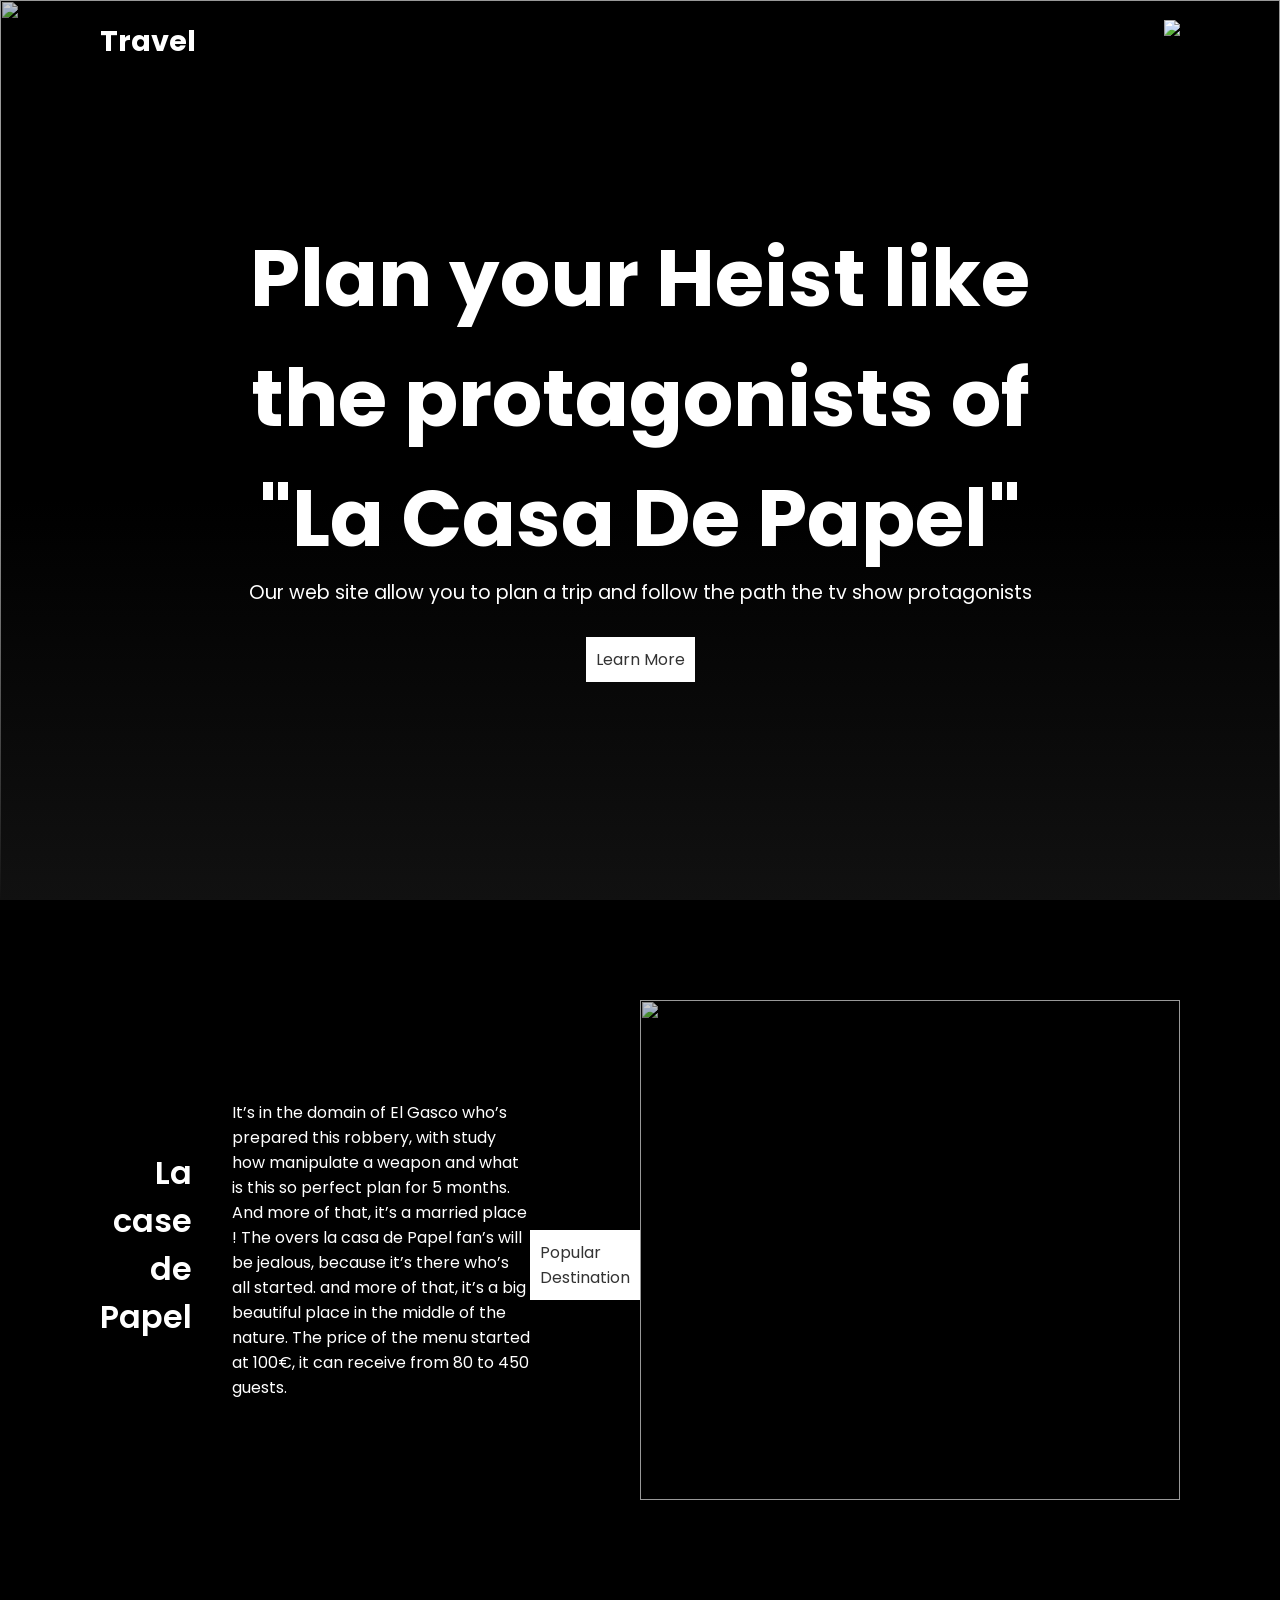
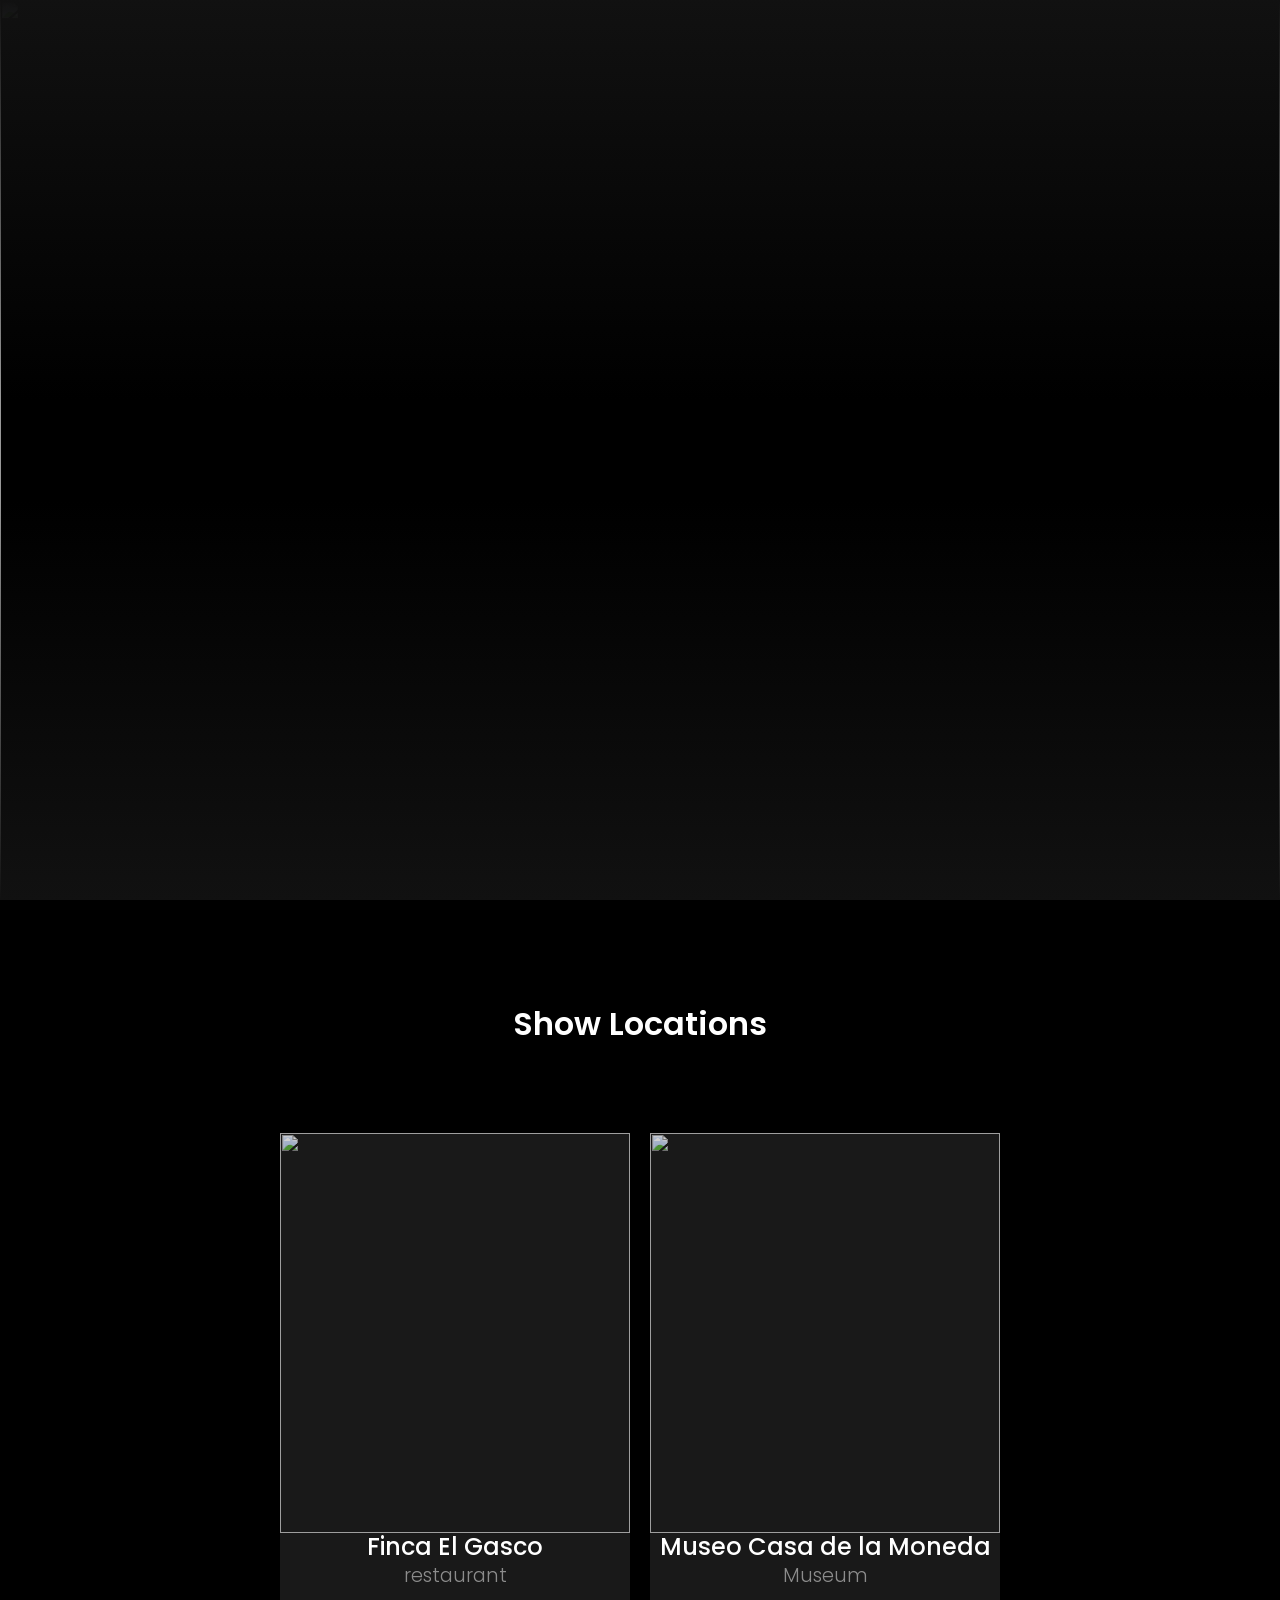
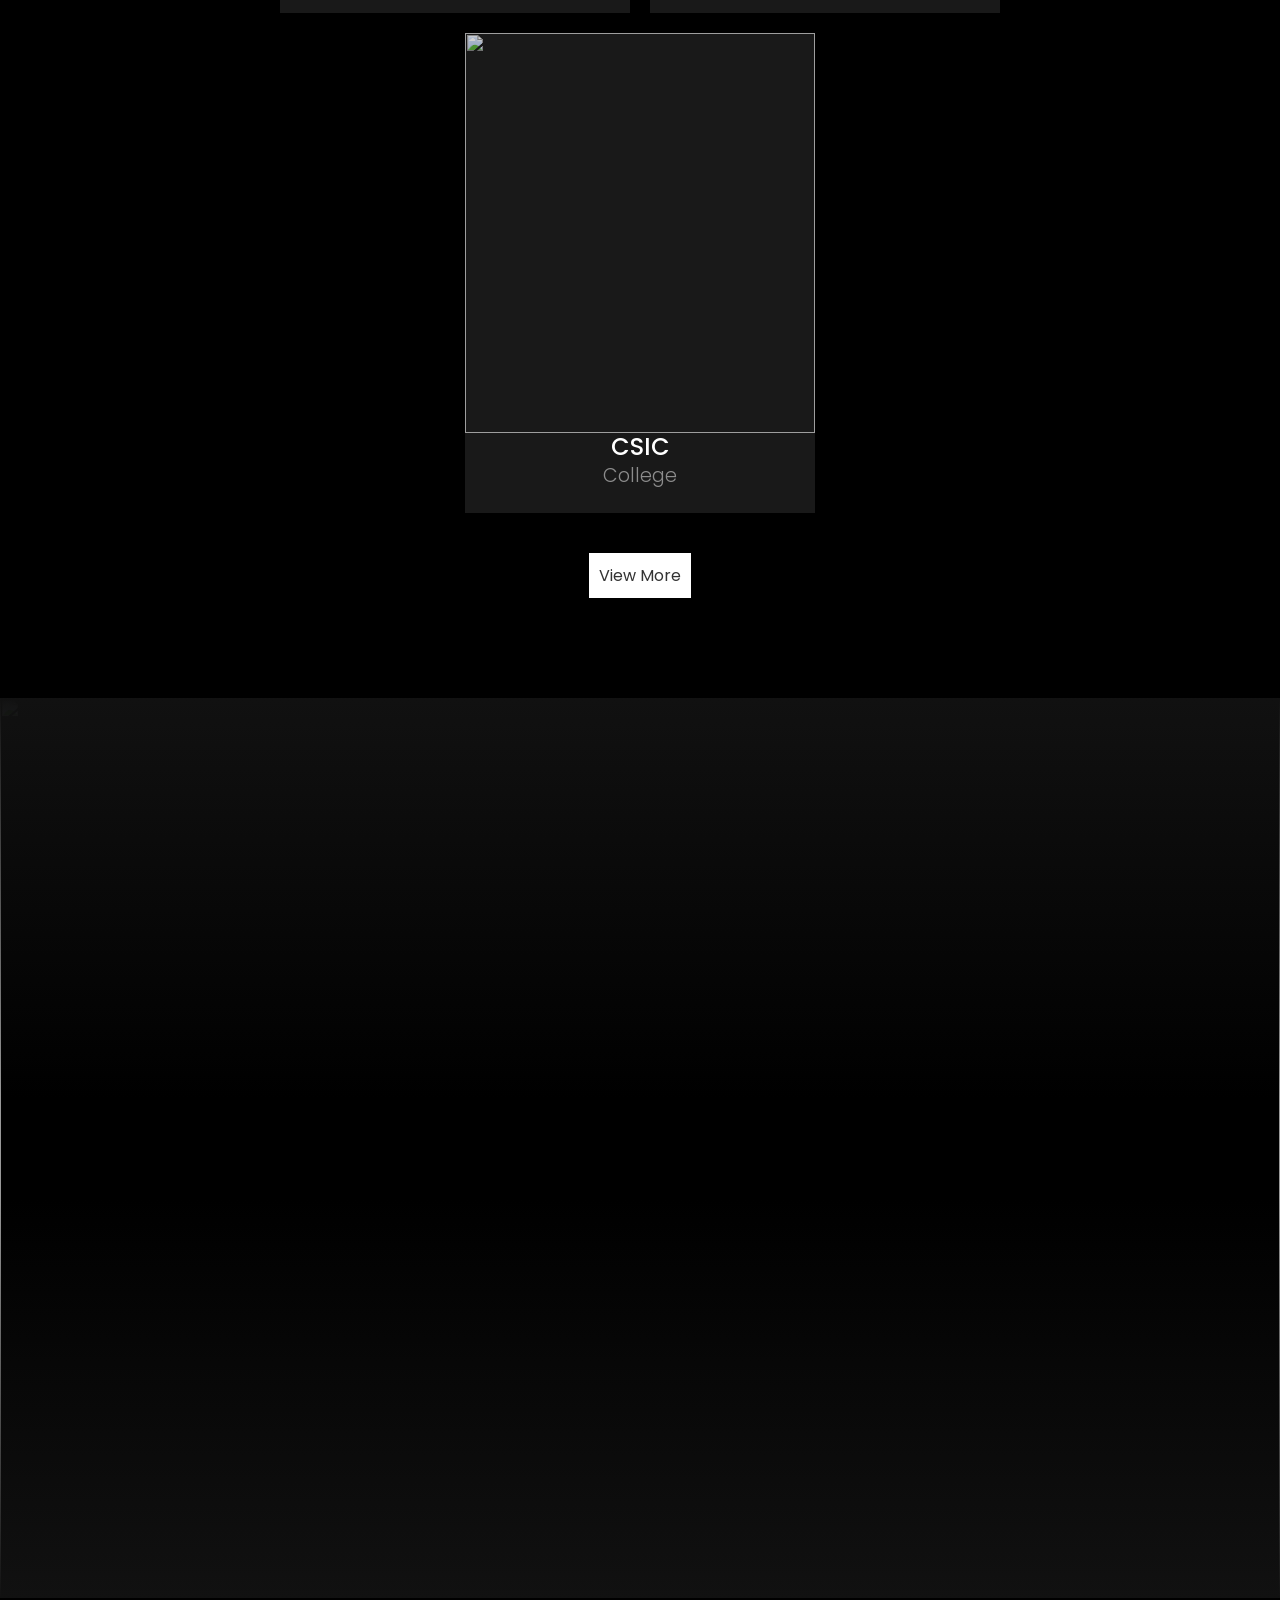
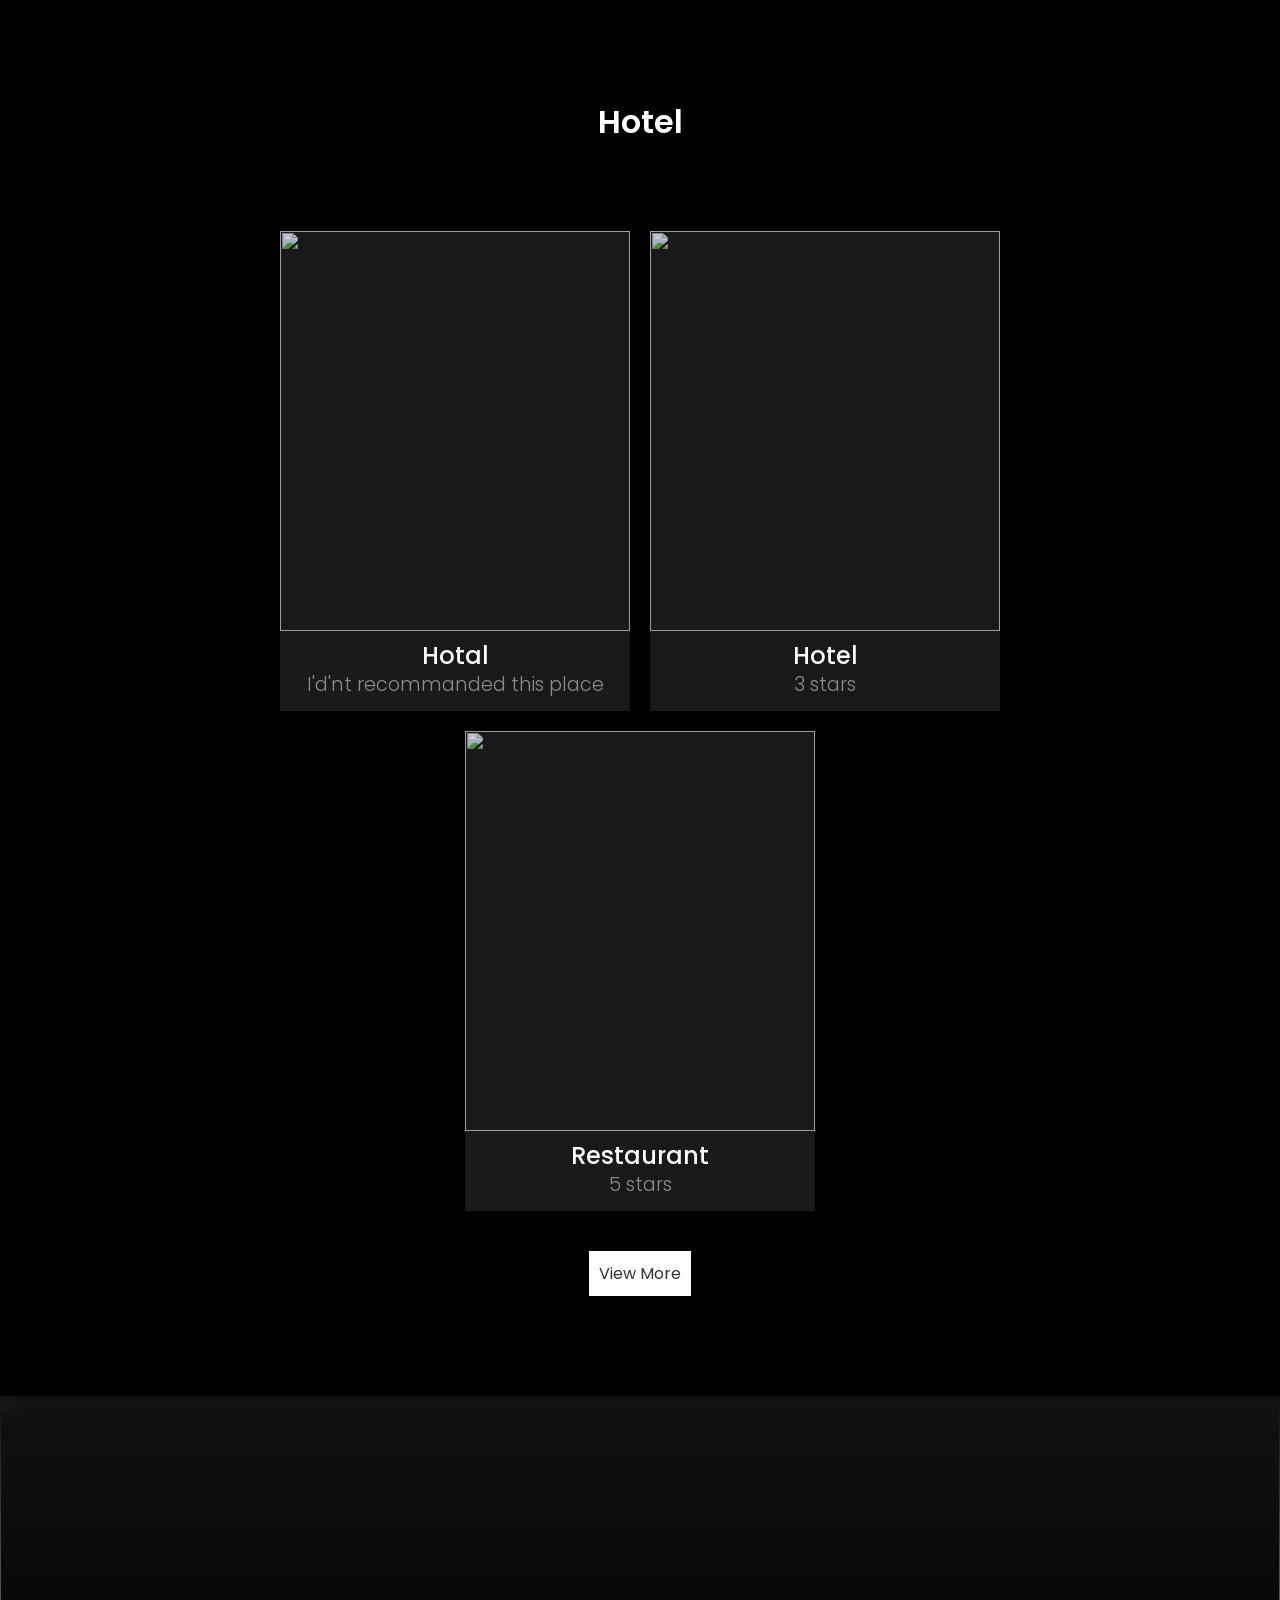
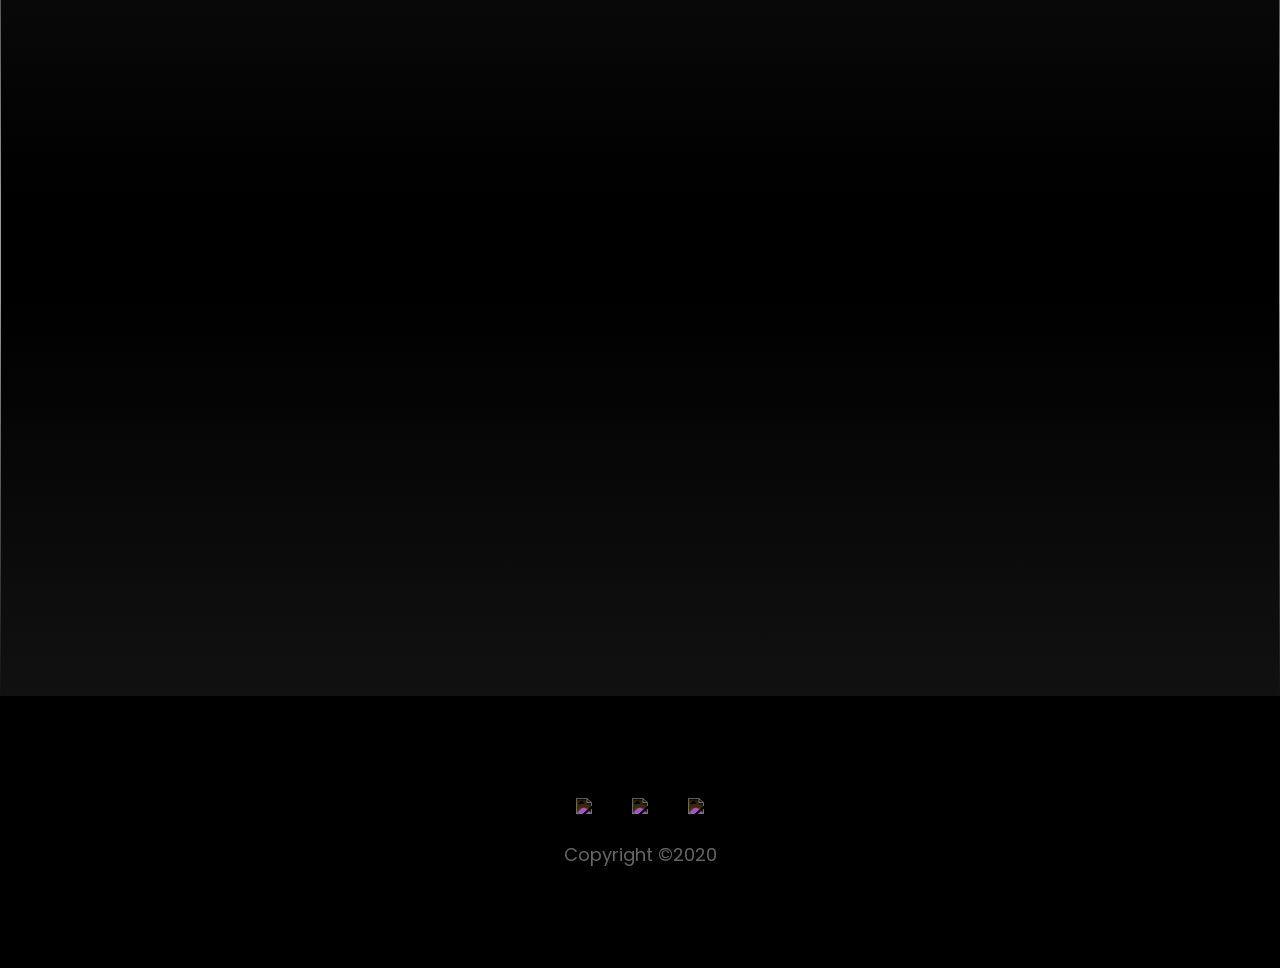
==== home.html @ 86316edc "init" ====
<! DOCTYPE html>
    <html>

    <head>
        <meta name="viewport" content="width=device-width, initial-scale=1.0">
        <title>Plan your Heist</title>
        <link rel="stylesheet" type="text/css" href="style.css">
    </head>

    <body>
        <section class="header">
            <a href="#" class="logo">
                <h2>Travel</h2>
            </a>
            <div class="toggle"><img src="toggle.png"></div>
        </section>

        <section class="banner">
            <img src="banner.jpg" class="fitbg">
            <div class="content">
                <h2>Plan your Heist like the protagonists of "La Casa De Papel"</h2>
                <p>
                    Our web site allow you to plan a trip and follow the path the tv show protagonists
                </p>
                <a href="#about" class="btn">Learn More</a>
            </div>
        </section>
        <section class="about" id="about">
            <div class="contentBx">
                <h2 class="title">La case de Papel
            </div>
            <p class="text">
                It’s in the domain of El Gasco who’s prepared this robbery,
                with study how manipulate a weapon and what is this so perfect plan for 5 months.
                And more of that, it’s a married place ! The overs la casa de Papel fan’s will be jealous, because it’s
                there who’s all started.
                and more of that, it’s a big beautiful place in the middle of the nature.
                The price of the menu started at 100€, it can receive from 80 to 450 guests.
            </p>
            <a href="#destination" class="btn">Popular Destination</a>
            </div>
            <div class="imgBx">
                <img src="img1.jpg" class="fitBg">
            </div>
        </section>

        <section class="banner2">
            <img src="banner2.jpg" class="fitBg">
        </section>
        <section class="destination" id="destination">
            <div class="content">
                <h2 class="title">Show Locations</h2>
                <p>
                    Will not just follow the path of the show but also visite some locations in spain.
                </p>
            </div>
            <div class="destinationlist">
                <div class="box">
                    <div class="imgBx">
                        <a href="domaine.html"><img src="elgasco1.jpg" class="fitBg"></a>
                    </div>
                    <div class="content">
                        <h2>Finca El Gasco<br><span>restaurant</span></h2>
                    </div>
                </div>
                <div class="box">
                    <div class="imgBx">
                        <a href="Monaie.html"><img src="casadepapel.jpg" class="fitBg"></a>
                    </div>
                    <div class="content">
                        <h2>Museo Casa de la Moneda<br><span>Museum</span></h2>
                    </div>
                </div>
                <div class="box">
                    <div class="imgBx">
                        <a href="science.html"><img src="science1.jpg" class="fitBg"></a>
                    </div>
                    <div class="content">
                        <h2>CSIC<br><span>College</span></h2>
                    </div>
                </div>
            </div>
            <a href="#" class="btn">View More</a>
        </section>

        <section class="banner2">
            <img src="Hotel.jpg" class="fitBg">
        </section>
        <section class="destination2" id="destination">
            <div class="content">
                <h2 class="title">Hotel</h2>
                <p>
                    Will not just follow the path of the show but also visite some locations in spain.
                </p>
            </div>
            <div class="destinationlist">
                <div class="box">
                    <div class="imgBx">
                        <a
                            href="https://fr.hotels.com/search.do?resolved-location=CITY%3A457987%3AUNKNOWN%3AUNKNOWN&destination-id=457987&q-destination=Madrid,%20Communaut%C3%A9%20de%20Madrid,%20Espagne&q-check-in=2021-05-14&q-check-out=2021-05-15&q-rooms=1&q-room-0-adults=2&q-room-0-children=0&f-hotel-id=404672">
                            <img src="harry.jpeg" class="fitBg">
                        </a>
                    </div>
                    <div class="content">
                        <h2>Hotal<br><span>I'd'nt recommanded this place</span></h2>
                    </div>
                </div>
                <div class="box">
                    <div class="imgBx">
                        <a href="https://www.agoda.com/fr-fr/novotel-madrid-center/hotel/madrid-es.html?finalPriceView=2&isShowMobileAppPrice=false&cid=1587478&numberOfBedrooms=&familyMode=false&adults=2&children=0&rooms=1&maxRooms=0&checkIn=2021-04-17&isCalendarCallout=false&childAges=&numberOfGuest=0&missingChildAges=false&travellerType=-1&showReviewSubmissionEntry=false&currencyCode=EUR&isFreeOccSearch=false&tag=hid9526,pidX9fMuAokLG8AAHyUum8AAABZ&los=1&searchrequestid=37e158e4-bef5-4eee-9403-db0dac03e89d">
                            <img src="moyen.jpg" class="fitBg"></a>
                    </div>
                    <div class="content">
                        <h2>Hotel<br><span>3 stars</span></h2>
                    </div>
                </div>
                <div class="box">
                    <div class="imgBx">
                        <a href="https://www.tripadvisor.fr/Hotel_Review-g187514-d190571-Reviews-Hotel_Santo_Mauro_Autograph_Collection-Madrid.html">
                            <img src="sleeping.gif" class="fitBg"></a>
                    </div>
                    <div class="content">
                        <h2>Restaurant<br><span>5 stars</span></h2>
                    </div>
                </div>
            </div>
            <a href="#" class="btn">View More</a>
        </section>

        <section class="banner3">
            <img src="banner3.jpg" class="fitBg">
        </section>

        <section class="footer">
            <ul class="sci">
                <li><a href="#"><img src="facebook.png"></a></li>
                <li><a href="#"><img src="twitter.png"></a></li>
                <li><a href="#"><img src="instagram.png"></a></li>
            </ul>
            <h4 class="copyright">Copyright ©2020</h4>
        </section>
    </body>

    </html>
---- style.css ----
@import url('https://fonts.googleapis.com/css2?family=Poppins:wght@200;300;400;500;600;700;800;900&display=swap');


*{
    margin: 0;
    padding: 0;
    box-sizing: border-box;
    font-family: 'Poppins', sans-serif;
    scroll-behavior: smooth;
}

body{

    background-color: black;

}

section{
    position: relative;
    padding: 100px;
}

.header{
    position: absolute;
    top: 0;
    left: 0;
    z-index: 1000000;
    display: flex;
    justify-content: space-between;
    width: 100%;
    padding-top: 20px;
    padding-bottom: 20px;
}

.header .logo{
    color: #ffffff;
    text-decoration: none;
    font-size: 1.2em;
}

.header .toggle{
    max-width: 40px;
    cursor: pointer;
}

.banner,
.bannerMap{
    position: relative;
    width: 100%;
    min-height: 100vh;
    display: flex;
    justify-content: center;
    align-items: center;
}

#Map{
    width: 100%;
}

.banner::before{
    content: '';
    position: absolute;
    bottom: 0;
    left: 0;
    width: 100%;
    height: 400px;
    z-index: 1;
    background: linear-gradient(to top,#111,transparent);
}

.banner .content{
    position: relative;
    max-width: 900px;
    text-align: center;
    z-index: 1;
}

.banner .content h2
{
    color: #ffffff;
    font-size: 5em;
}

.banner .content p
{
    color: #ffffff;
    font-size: 1.2em;
}

.btn
{
    position: relative;
    display: inline-block;
    margin-top: 30px;
    padding: 10px;
    background: #ffffff;
    color: #333;
    text-decoration: none;
}

.fitBg{
    position: absolute;
    top: 0;
    left: 0;
    width: 100%;
    height: 100%;
    object-fit: cover;
    opacity: 0.8;
}

.about{
    position: relative;
    width: 100%;
    display: flex;
    justify-content: center;
    align-items: center;
}

.about .contentBx{
    max-width: 50%;
    max-height: 50%;
    text-align: end;
    padding-right: 40px;
}

.title{
    font-weight: 600;
    color: #ffffff;
    font-size: 2em;
    margin-bottom: 10px;

}

.text{
    color: #ffffff;
    font-size: 1em;
}

.about .imgBx{
    position: relative;
    min-width: 50%;
    width: 50%;
    min-height: 500px;
}

.banner2,
.banner3,
.bannerMap
{
    position: relative;
    width: 100%;
    min-height: 100vh;
    display: flex;
    justify-content: center;
    align-items: center;
}

.banner2::before,
.banner3::before,
.bannerMap::before{
    content: '';
    position: absolute;
    bottom: 0;
    left: 0;
    width: 100%;
    height: 400px;
    z-index: 1;
    background: linear-gradient(to top,#111,transparent);

}

.banner2::after,
.banner3::after,
.bannerMap::before{
    content: '';
    position: absolute;
    top: 0;
    left: 0;
    width: 100%;
    height: 400px;
    z-index: 1;
    background: linear-gradient(to bottom,#111,transparent);

}
.destination,
.destination2{
    text-align: center;
}

.destination .destinationlist,
.destination2 .destinationlist{
    position: relative;
    display: flex;
    justify-content: center;
    align-items: center;
    flex-wrap: wrap;
    margin-top: 40px;
}
.destination .destinationlist .box,
.destination2 .destinationlist .box{
    position: relative;
    min-width: 350px;
    height: 480px;
    background: #191919;
    transition: 0.5s;
    margin: 10px;
}

.destination .destinationlist:hover .box,
.destination2 .destinationlist:hover .box{
    opacity: 0.2;
}

.destination .destinationlist .box:hover,
.destination2 .destinationlist .box:hover{
    opacity: 1;
}

.destination .destinationlist .box .imgBx,
.destination2 .destinationlist .box .imgBx{
    position: relative;
    width: 100%;
    height: 400px;
}

.destination .destinationlist .box .contet,
.destination2 .destinationlist .box .content{
    width: 100%;
    height: 80px;
    display: flex;
    justify-content: center;
    align-items: center;
}

.destination .destinationlist .box .content h2,
.destination2 .destinationlist .box .content h2{
    color: #ffffff;
    font-weight: 500;
    line-height: 1.2em;
}

.destination .destinationlist .box .content h2 span,
.destination2 .destinationlist .box .content h2 span{
    font-size: 0.8em;
    font-weight: 300;
    opacity: 0.5;
}

.footer{
    display: flex;
    justify-content: center;
    align-items: center;
    flex-direction: column;
}

.footer .sci{
    position: relative;
    display: flex;

}

.footer .sci li{
    list-style: none;
}

.footer .sci li a{
    text-decoration: none;
    margin: 0 20px;
}

.footer .sci li a img{
    filter: invert(1);
    max-width: 40px;  
}

.copyright{
    margin-top: 20px;
    color: #ffffff;
    font-size: 18px;
    font-weight: 400;
    color: #666;
    text-align: center;
}

@media (max-width: 767px){
    section{
        padding: 40px;
    }

    .banner .content h2{
        font-size: 2.5em;
    }

    .banner .content p{
        font-size: 1em;
    }

    .about{
        flex-direction: column;
    }

    .about .contentBx,
    .about .imgBx
    {
        min-width: 100%;
        width: 100%;
        text-align: center;
        padding-right: 0;
    }

    .about .imgBx{
        min-height: 250px;

    }

    .btn{
        margin-bottom: 30px;
    }

    .destination .destinationlist .box{
        position: relative;
        max-width: 350px;
        min-width: initial;
        width: 350px;
        height: 400px;
    }

    .destination .destinationlist .box .imgBx{
        height: 320px;
    }

    .footer .sci li a img{
        filter: invert(1);
        max-width: 30px;  
    }
    
}
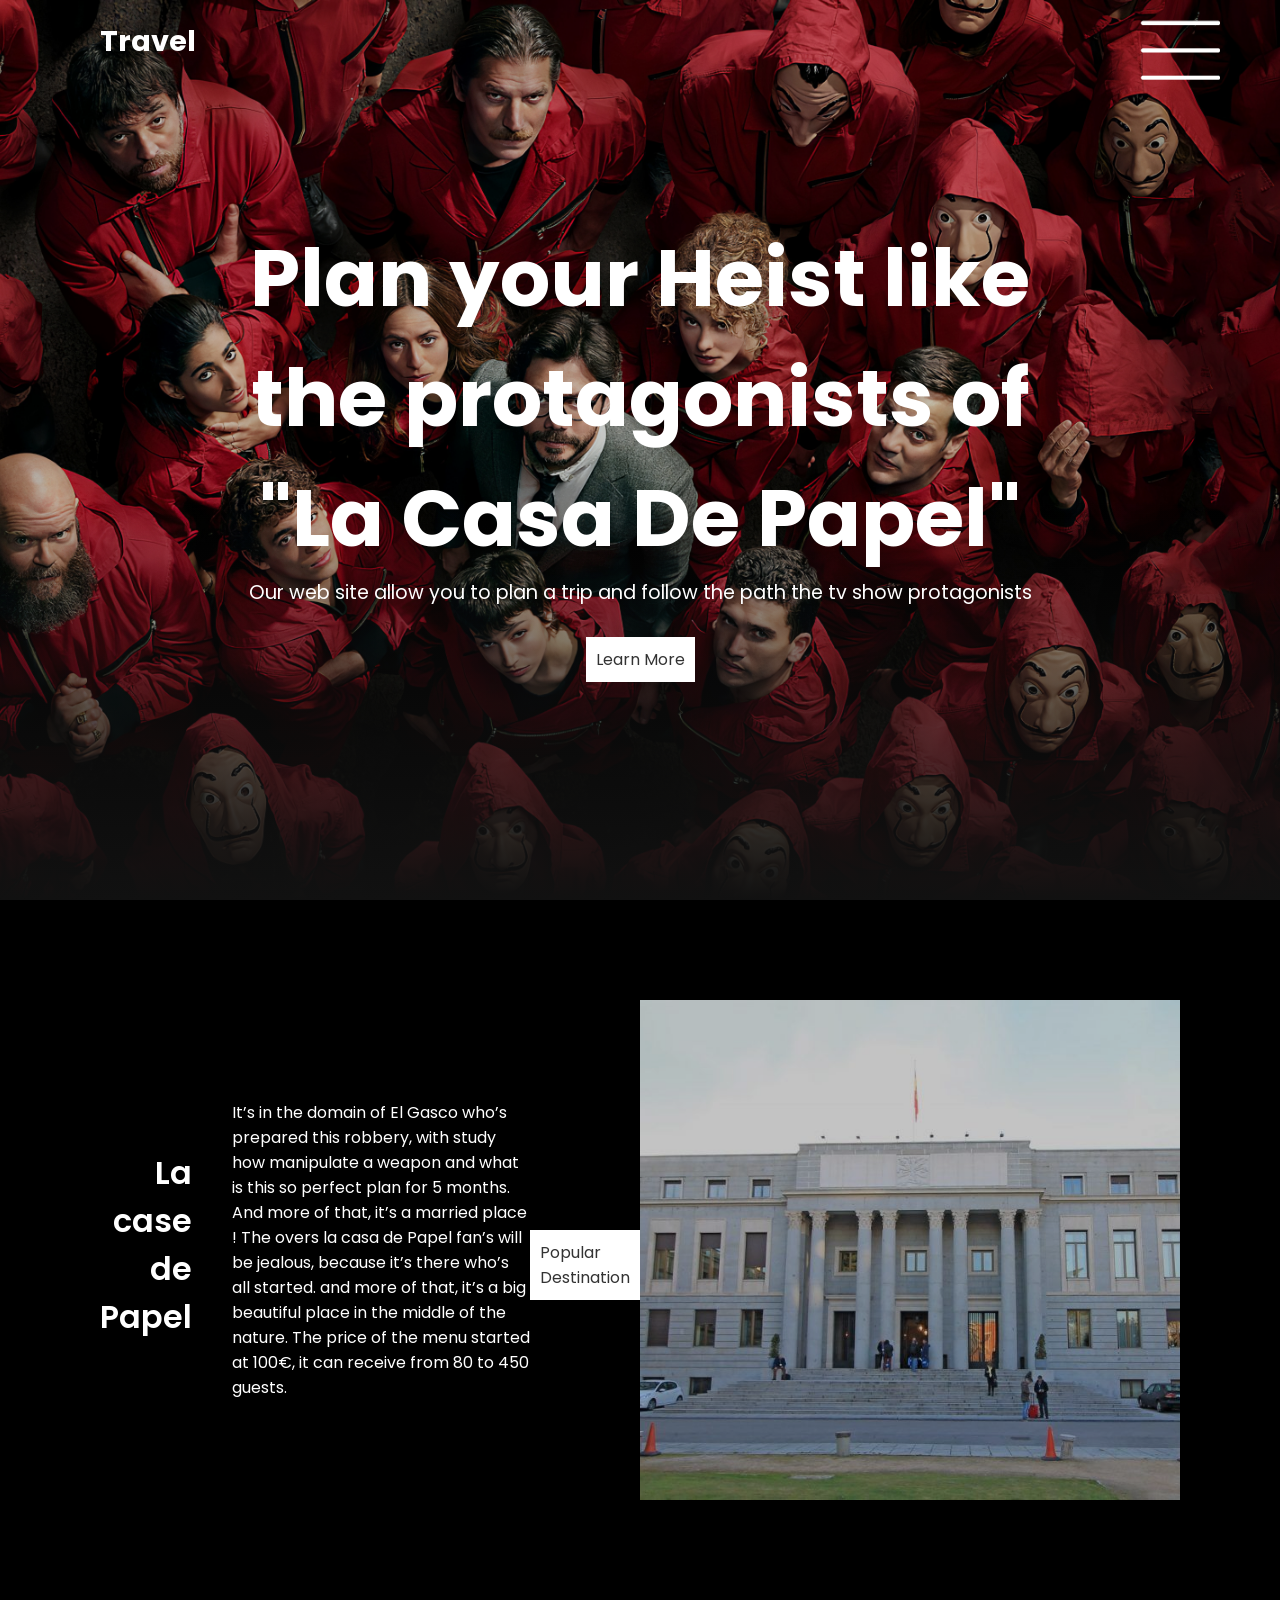
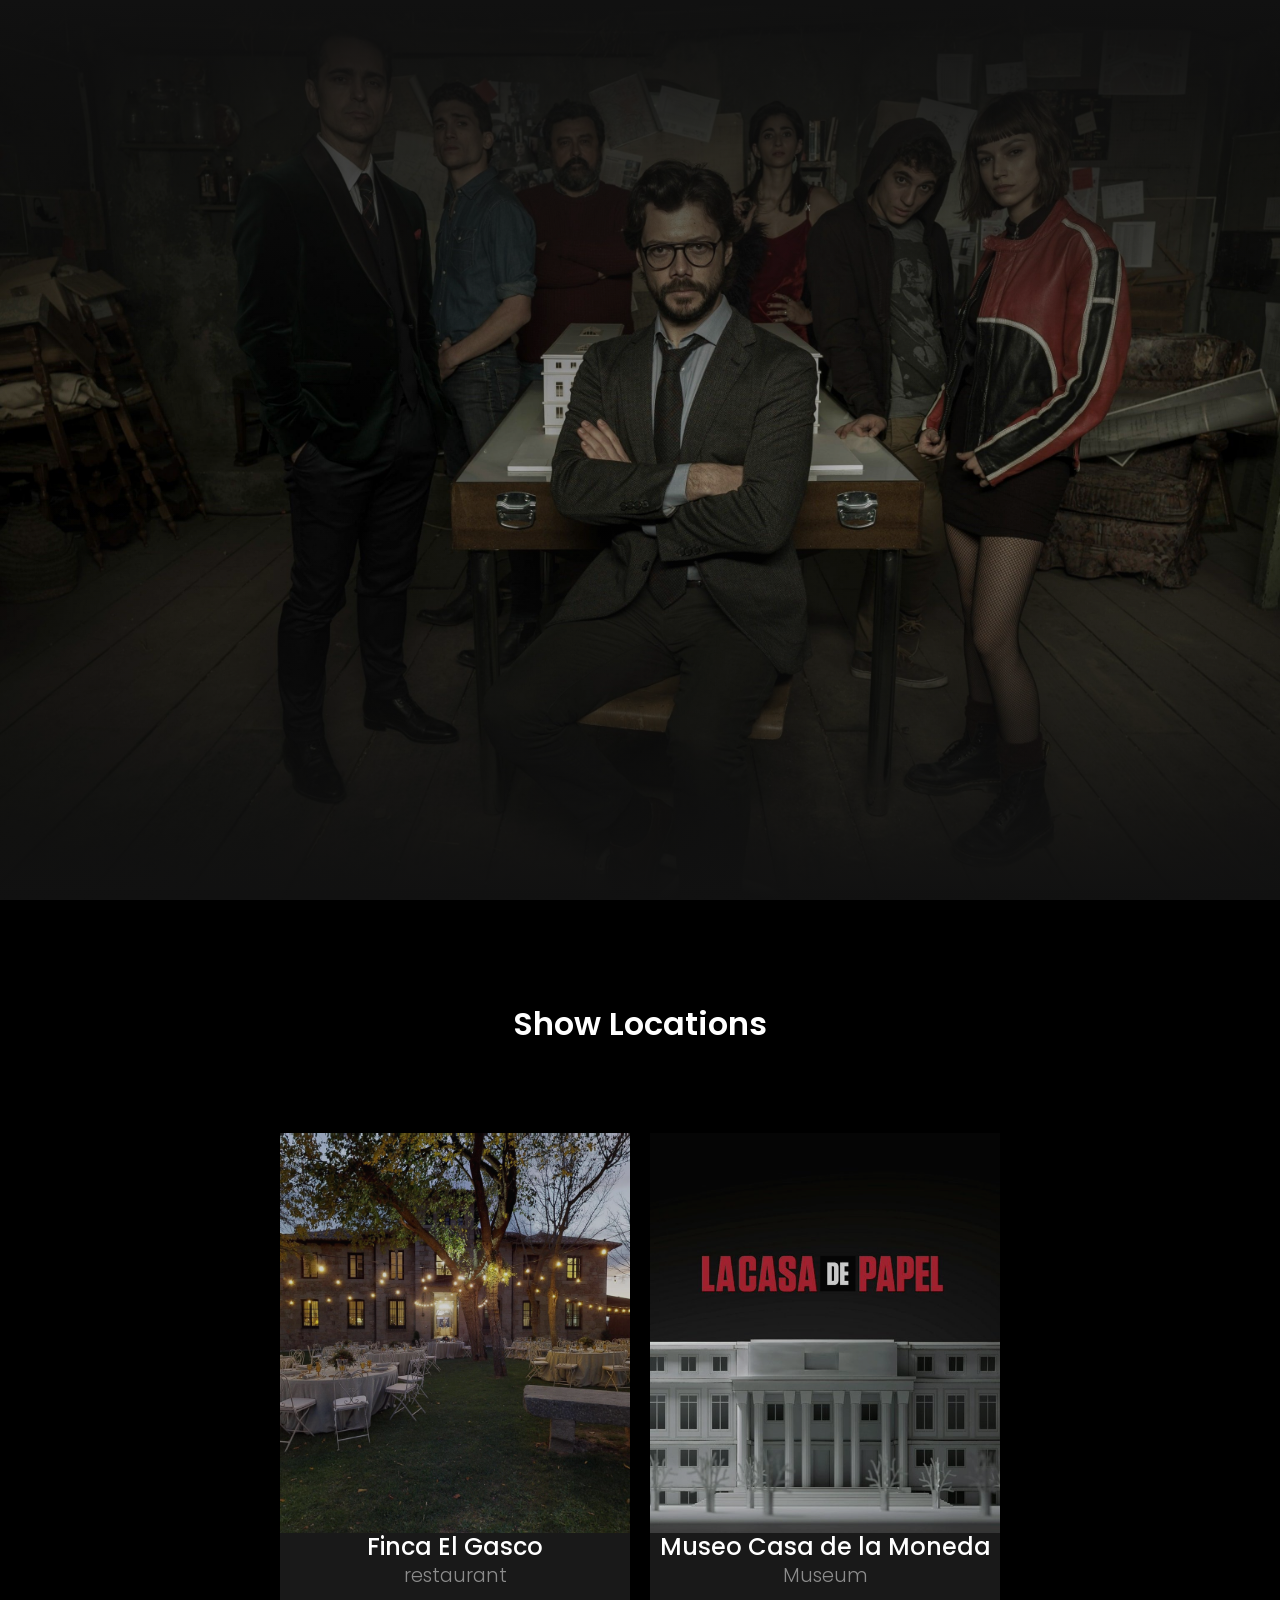
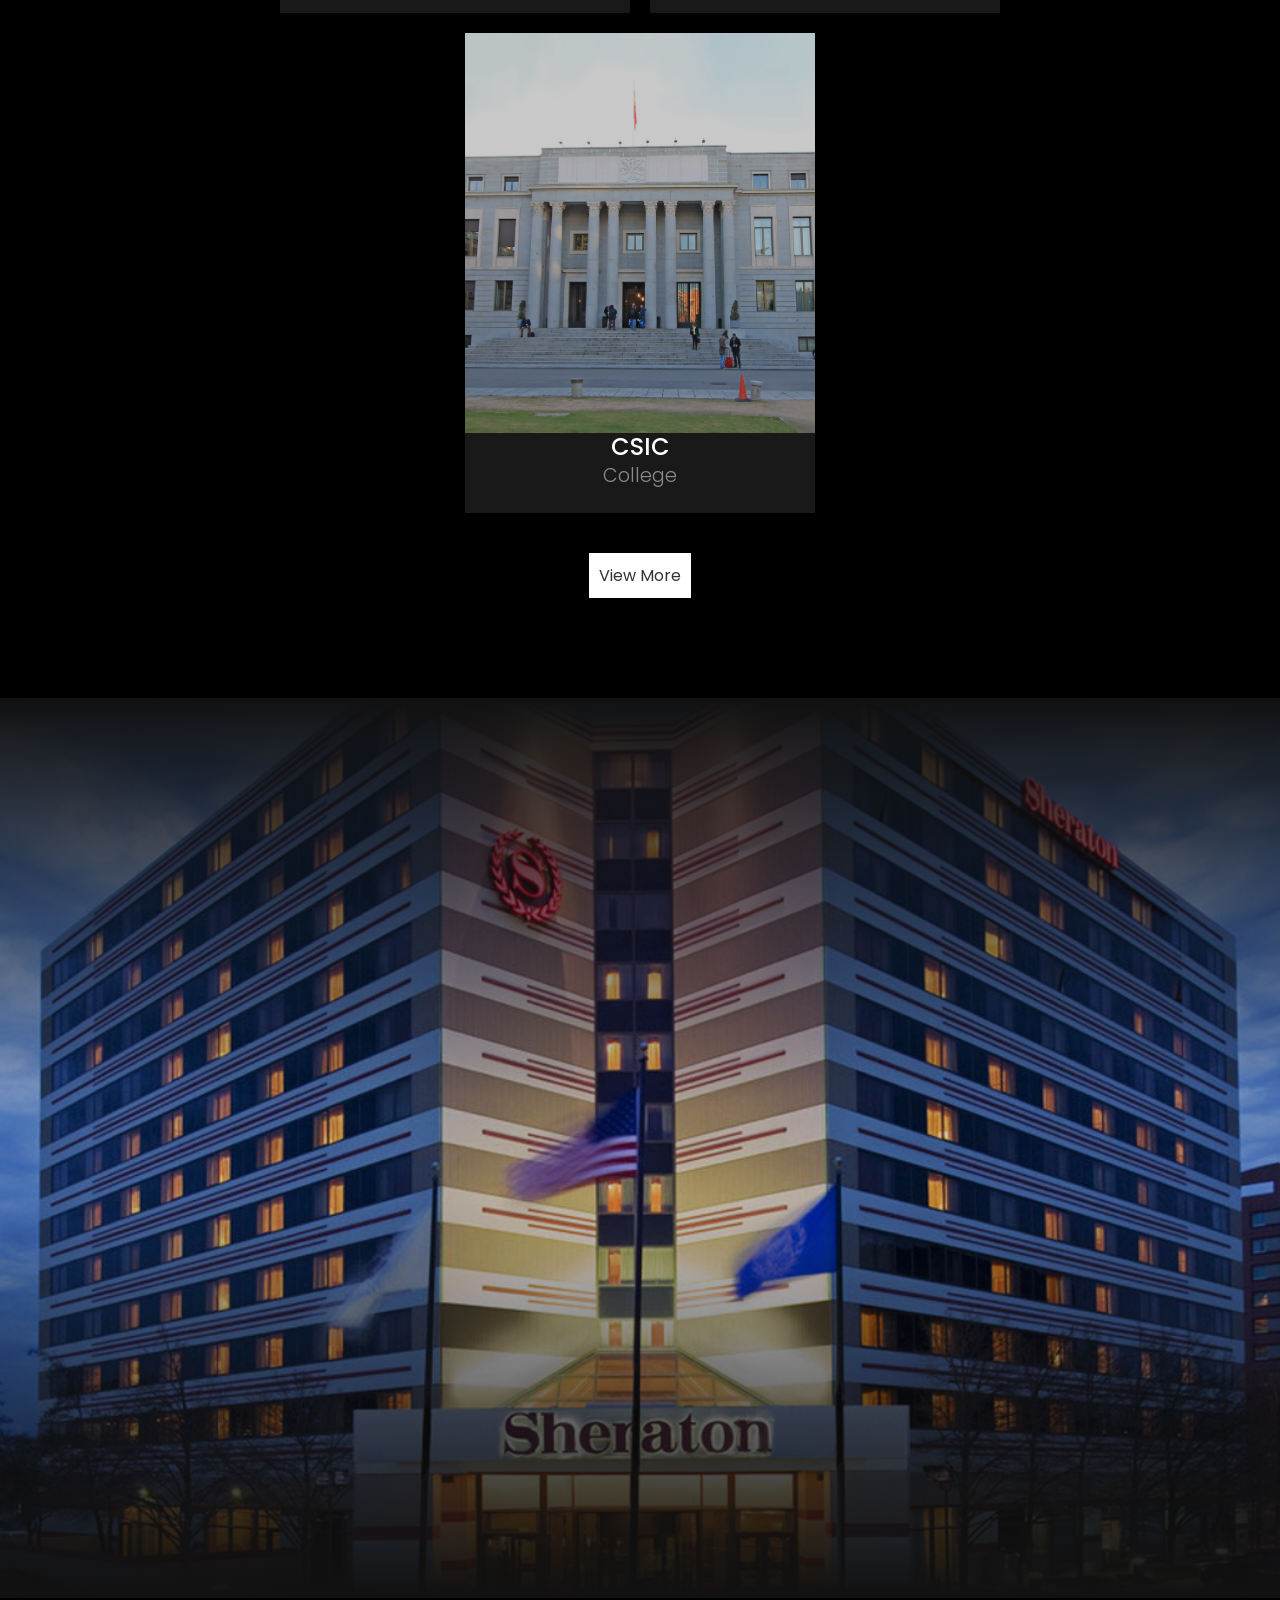
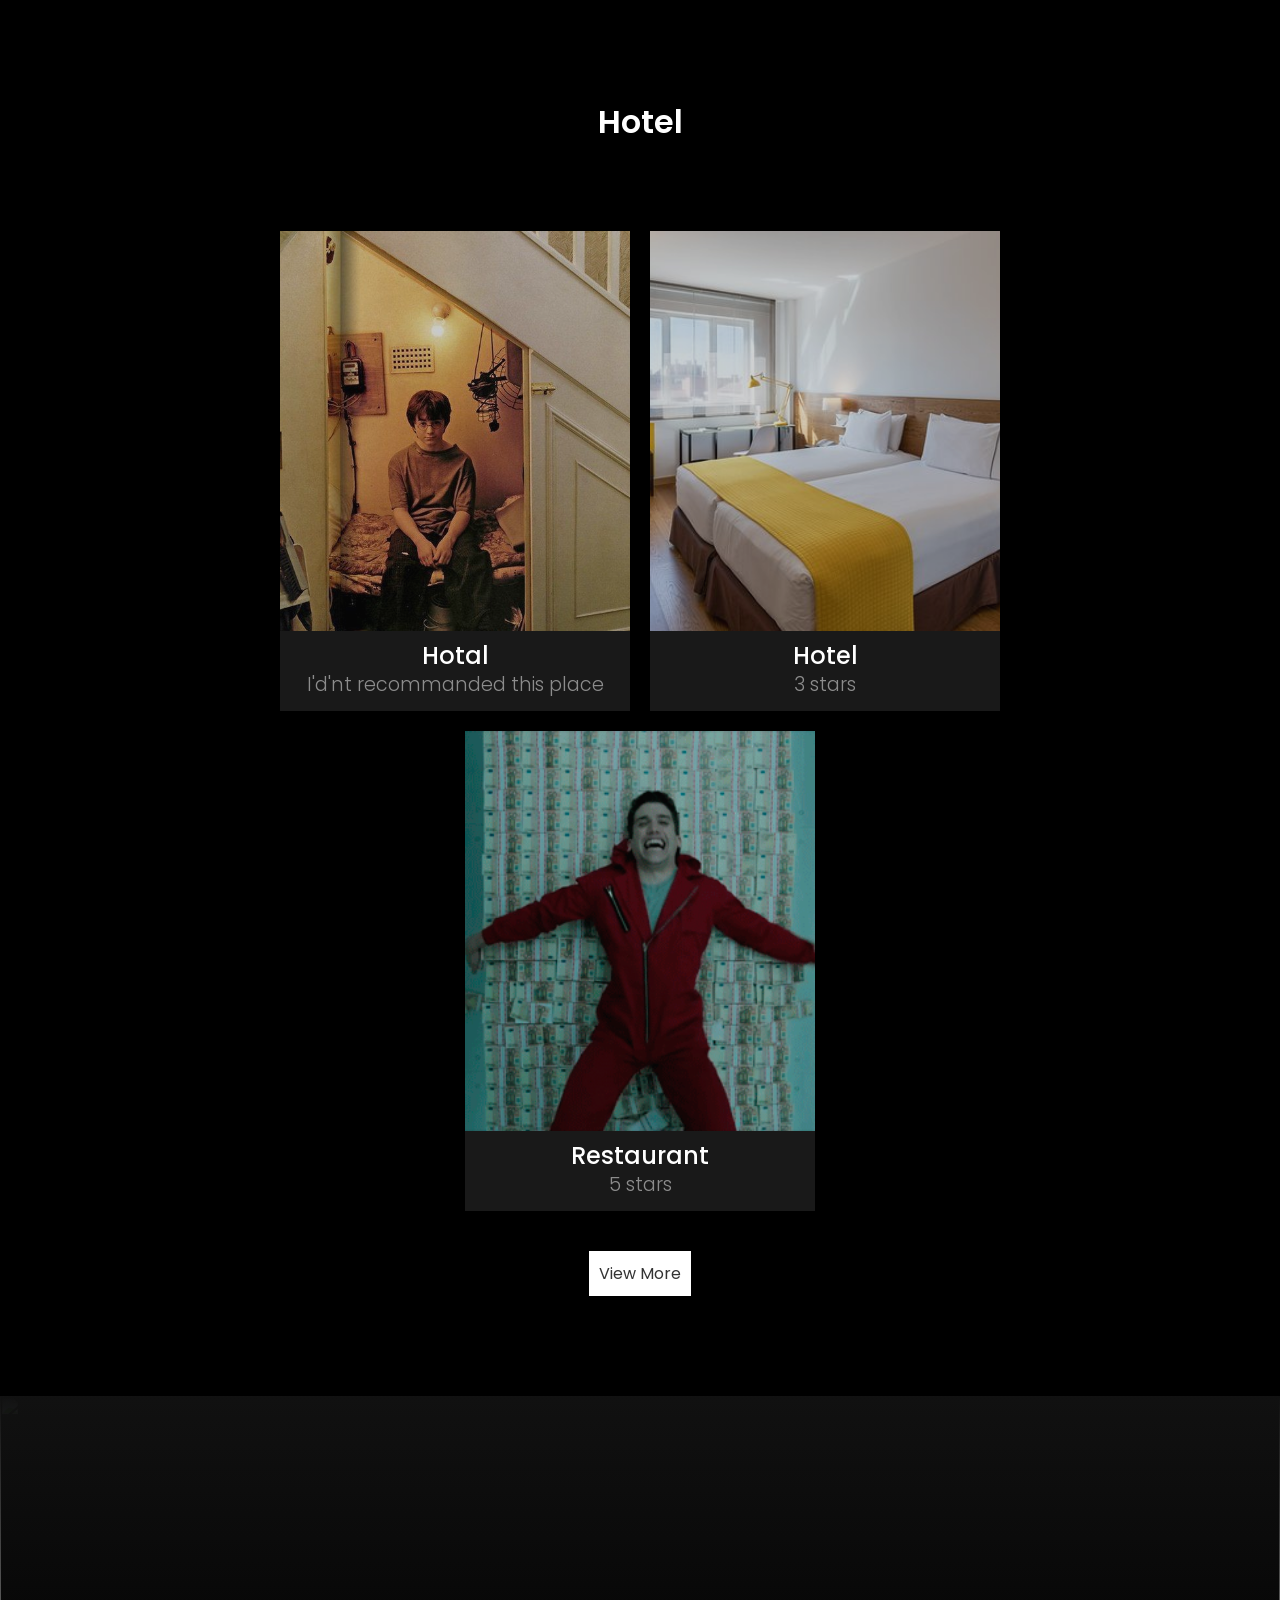
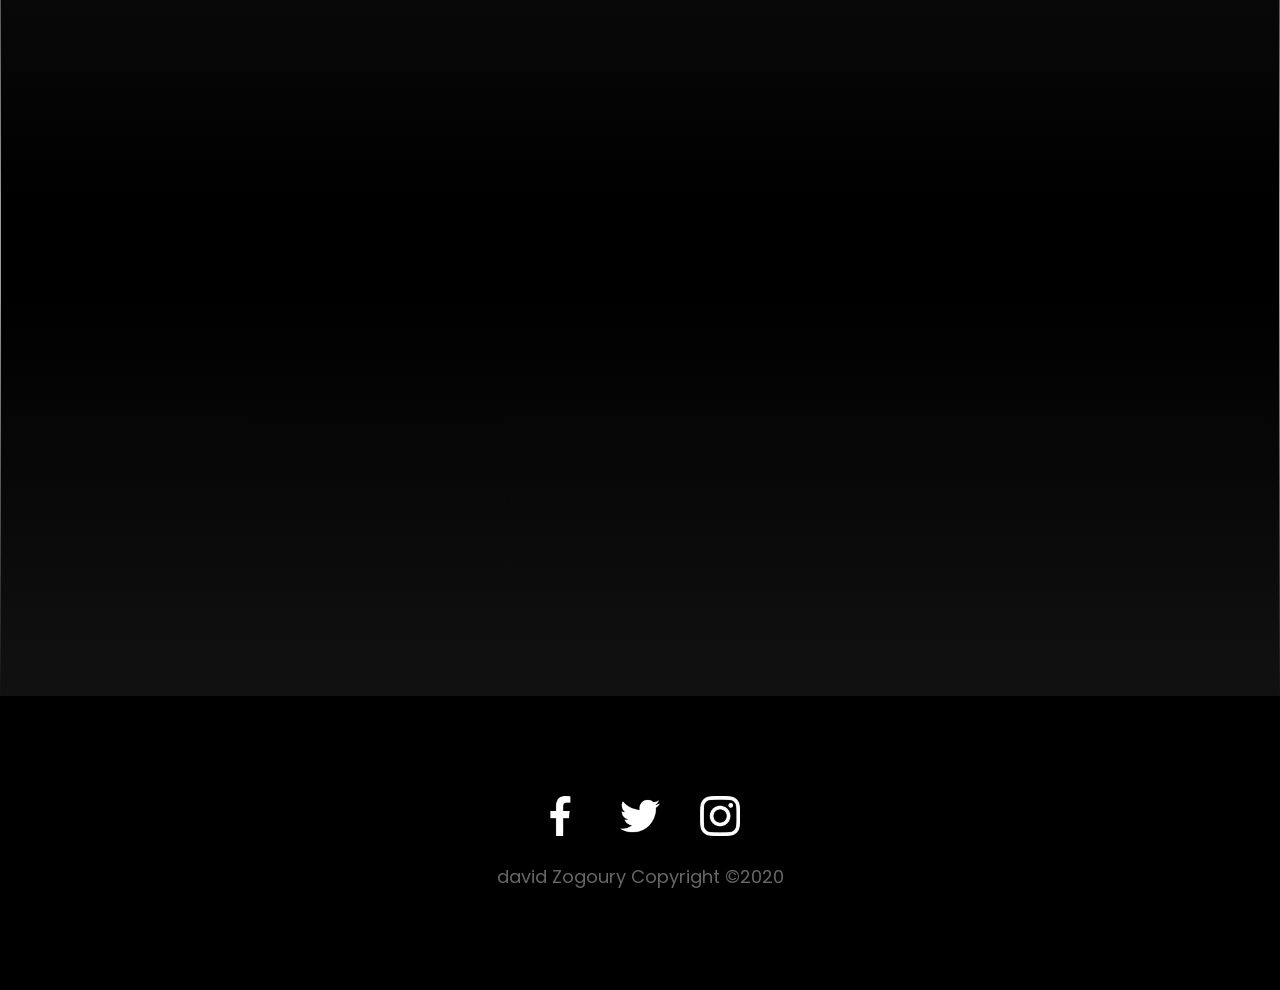
==== commit 1b74060d: "init" ====
--- a/home.html
+++ b/home.html
@@ -12,11 +12,11 @@
             <a href="#" class="logo">
                 <h2>Travel</h2>
             </a>
-            <div class="toggle"><img src="toggle.png"></div>
+            <div class="toggle"><img src="assets/toggle.png"></div>
         </section>
 
         <section class="banner">
-            <img src="banner.jpg" class="fitbg">
+            <img src="assets/banner.jpg" class="fitbg">
             <div class="content">
                 <h2>Plan your Heist like the protagonists of "La Casa De Papel"</h2>
                 <p>
@@ -40,12 +40,12 @@
             <a href="#destination" class="btn">Popular Destination</a>
             </div>
             <div class="imgBx">
-                <img src="img1.jpg" class="fitBg">
+                <img src="assets/img1.jpg" class="fitBg">
             </div>
         </section>
 
         <section class="banner2">
-            <img src="banner2.jpg" class="fitBg">
+            <img src="assets/banner2.jpg" class="fitBg">
         </section>
         <section class="destination" id="destination">
             <div class="content">
@@ -57,7 +57,7 @@
             <div class="destinationlist">
                 <div class="box">
                     <div class="imgBx">
-                        <a href="domaine.html"><img src="elgasco1.jpg" class="fitBg"></a>
+                        <a href="domaine.html"><img src="assets/elgasco1.jpg" class="fitBg"></a>
                     </div>
                     <div class="content">
                         <h2>Finca El Gasco<br><span>restaurant</span></h2>
@@ -65,7 +65,7 @@
                 </div>
                 <div class="box">
                     <div class="imgBx">
-                        <a href="Monaie.html"><img src="casadepapel.jpg" class="fitBg"></a>
+                        <a href="Monaie.html"><img src="assets/casadepapel.jpg" class="fitBg"></a>
                     </div>
                     <div class="content">
                         <h2>Museo Casa de la Moneda<br><span>Museum</span></h2>
@@ -73,7 +73,7 @@
                 </div>
                 <div class="box">
                     <div class="imgBx">
-                        <a href="science.html"><img src="science1.jpg" class="fitBg"></a>
+                        <a href="science.html"><img src="assets/science1.jpg" class="fitBg"></a>
                     </div>
                     <div class="content">
                         <h2>CSIC<br><span>College</span></h2>
@@ -84,7 +84,7 @@
         </section>
 
         <section class="banner2">
-            <img src="Hotel.jpg" class="fitBg">
+            <img src="assets/Hotel.jpg" class="fitBg">
         </section>
         <section class="destination2" id="destination">
             <div class="content">
@@ -98,7 +98,7 @@
                     <div class="imgBx">
                         <a
                             href="https://fr.hotels.com/search.do?resolved-location=CITY%3A457987%3AUNKNOWN%3AUNKNOWN&destination-id=457987&q-destination=Madrid,%20Communaut%C3%A9%20de%20Madrid,%20Espagne&q-check-in=2021-05-14&q-check-out=2021-05-15&q-rooms=1&q-room-0-adults=2&q-room-0-children=0&f-hotel-id=404672">
-                            <img src="harry.jpeg" class="fitBg">
+                            <img src="assets/harry.jpeg" class="fitBg">
                         </a>
                     </div>
                     <div class="content">
@@ -108,7 +108,7 @@
                 <div class="box">
                     <div class="imgBx">
                         <a href="https://www.agoda.com/fr-fr/novotel-madrid-center/hotel/madrid-es.html?finalPriceView=2&isShowMobileAppPrice=false&cid=1587478&numberOfBedrooms=&familyMode=false&adults=2&children=0&rooms=1&maxRooms=0&checkIn=2021-04-17&isCalendarCallout=false&childAges=&numberOfGuest=0&missingChildAges=false&travellerType=-1&showReviewSubmissionEntry=false&currencyCode=EUR&isFreeOccSearch=false&tag=hid9526,pidX9fMuAokLG8AAHyUum8AAABZ&los=1&searchrequestid=37e158e4-bef5-4eee-9403-db0dac03e89d">
-                            <img src="moyen.jpg" class="fitBg"></a>
+                            <img src="assets/moyen.jpg" class="fitBg"></a>
                     </div>
                     <div class="content">
                         <h2>Hotel<br><span>3 stars</span></h2>
@@ -117,7 +117,7 @@
                 <div class="box">
                     <div class="imgBx">
                         <a href="https://www.tripadvisor.fr/Hotel_Review-g187514-d190571-Reviews-Hotel_Santo_Mauro_Autograph_Collection-Madrid.html">
-                            <img src="sleeping.gif" class="fitBg"></a>
+                            <img src="assets/sleeping.gif" class="fitBg"></a>
                     </div>
                     <div class="content">
                         <h2>Restaurant<br><span>5 stars</span></h2>
@@ -128,16 +128,16 @@
         </section>
 
         <section class="banner3">
-            <img src="banner3.jpg" class="fitBg">
+            <img src="assets/banner3.jpg" class="fitBg">
         </section>
 
         <section class="footer">
             <ul class="sci">
-                <li><a href="#"><img src="facebook.png"></a></li>
-                <li><a href="#"><img src="twitter.png"></a></li>
-                <li><a href="#"><img src="instagram.png"></a></li>
+                <li><a href="#"><img src="assets/facebook.png"></a></li>
+                <li><a href="#"><img src="assets/twitter.png"></a></li>
+                <li><a href="#"><img src="assets/instagram.png"></a></li>
             </ul>
-            <h4 class="copyright">Copyright ©2020</h4>
+            <h4 class="copyright">david Zogoury Copyright ©2020</h4>
         </section>
     </body>
 
